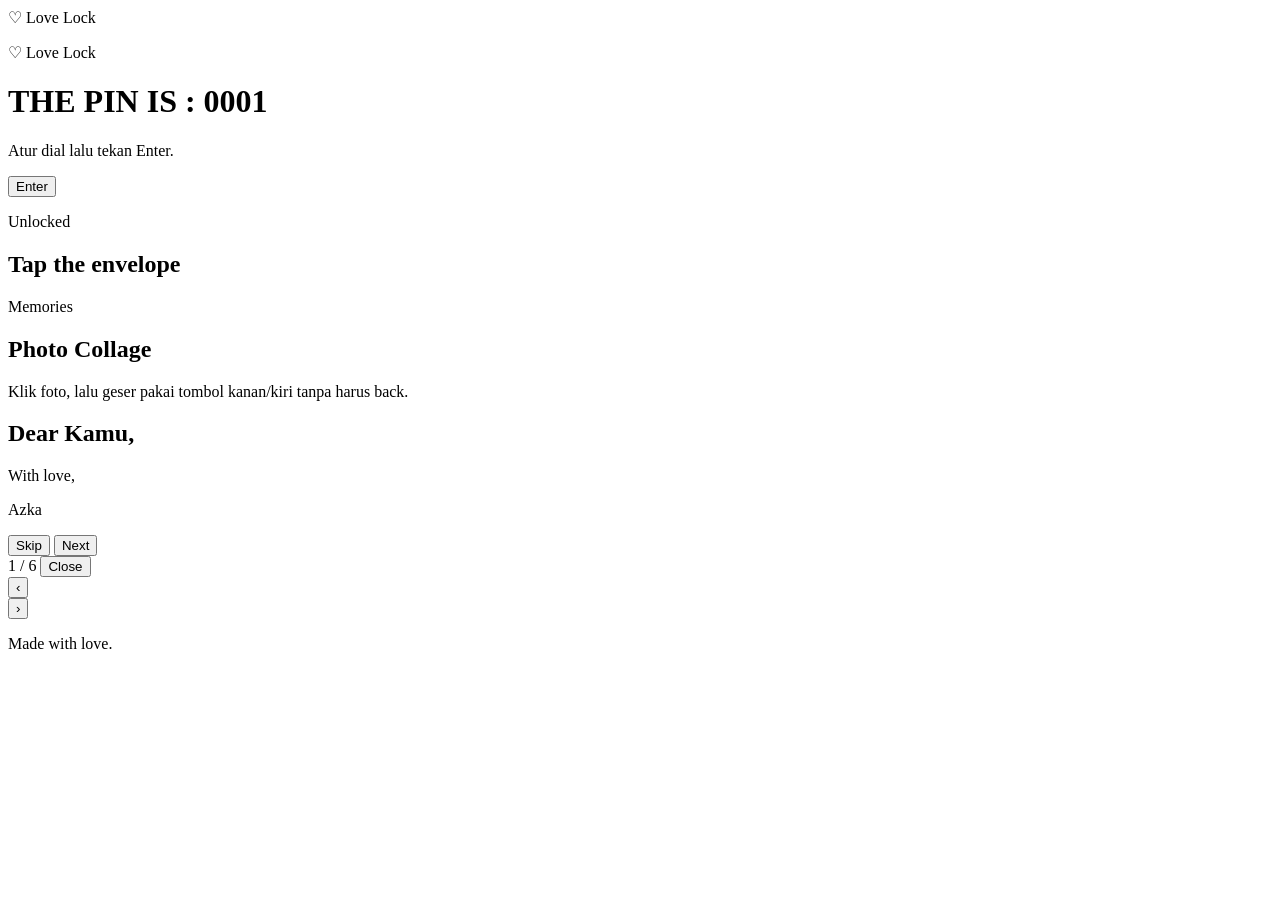
==== generate_1/index.html @ 22a9e0a3 "Create index.html" ====
<!DOCTYPE html>
<html lang="id">
<head>
  <meta charset="UTF-8" />
  <meta name="viewport" content="width=device-width, initial-scale=1.0" />
  <title>Love Lock</title>
  <link rel="stylesheet" href="style.css" />
</head>
<body>
  <div class="bg-blobs"><span class="b1"></span><span class="b2"></span><span class="b3"></span></div>
  <div id="flyingHearts" class="flying-hearts" aria-hidden="true"></div>

  <nav><div id="brandName" class="brand">♡ Love Lock</div></nav>

  <main class="wrap center">
    <p id="badgeText" class="lock-badge">♡ Love Lock</p>
    <h1 id="mainTitle" class="title">THE PIN IS : 0001</h1>
    <p id="status" class="status">Atur dial lalu tekan Enter.</p>

    <section id="lockStage" class="lock-stage">
      <div id="padlock" class="padlock" aria-label="Gembok hati">
        <div id="shackle" class="shackle"></div>
        <div id="heartLock" class="heart-lock">
          <span class="heart-core"></span>
          <span class="shine"></span>
          <span class="keyhole"></span>
        </div>
        <div class="inner">
          <div class="dials" id="dials"></div>
          <button id="unlock" class="primary enter">Enter</button>
        </div>
      </div>
    </section>

    <section id="envelopeStage" class="hidden">
      <p class="kicker">Unlocked</p>
      <h2 id="envelopeTitle" class="title small-title">Tap the envelope</h2>
      <div id="envelope" class="envelope" role="button" tabindex="0" aria-label="Buka amplop">
        <div class="paper-peek"></div>
        <div class="env-body"></div>
        <div class="env-top"></div>
      </div>
    </section>

    <section id="collage" class="collage hidden card">
      <p class="kicker">Memories</p>
      <h2 id="galleryTitle" class="title gallery-title">Photo Collage</h2>
      <p id="galleryDesc">Klik foto, lalu geser pakai tombol kanan/kiri tanpa harus back.</p>
      <div id="photoGrid" class="grid"></div>
    </section>
  </main>

  <div id="paperModal" class="paper-modal hidden">
    <article class="paper">
      <p class="date" id="date"></p>
      <h2 id="letterGreeting">Dear Kamu,</h2>
      <p id="typed" class="typed"></p>
      <p>With love,</p>
      <p id="signature" class="sig">Azka</p>
      <div class="row">
        <button id="skip" class="primary">Skip</button>
        <button id="next" class="primary hidden">Next</button>
      </div>
    </article>
  </div>

  <div id="lightbox" class="lightbox hidden">
    <div class="lightbox-card">
      <div class="lightbox-top">
        <span id="counter" class="counter">1 / 6</span>
        <button id="closeLightbox" class="close">Close</button>
      </div>
      <div class="slide-wrap">
        <button id="prevPhoto" class="nav-slide prev" aria-label="Foto sebelumnya">‹</button>
        <div id="bigPhoto" class="big-photo"></div>
        <button id="nextPhoto" class="nav-slide next" aria-label="Foto berikutnya">›</button>
      </div>
      <p id="bigCap" class="caption"></p>
    </div>
  </div>

  <footer id="footerText">Made with love.</footer>

  <script src="config.js"></script>
  <script src="script.js"></script>
</body>
</html>
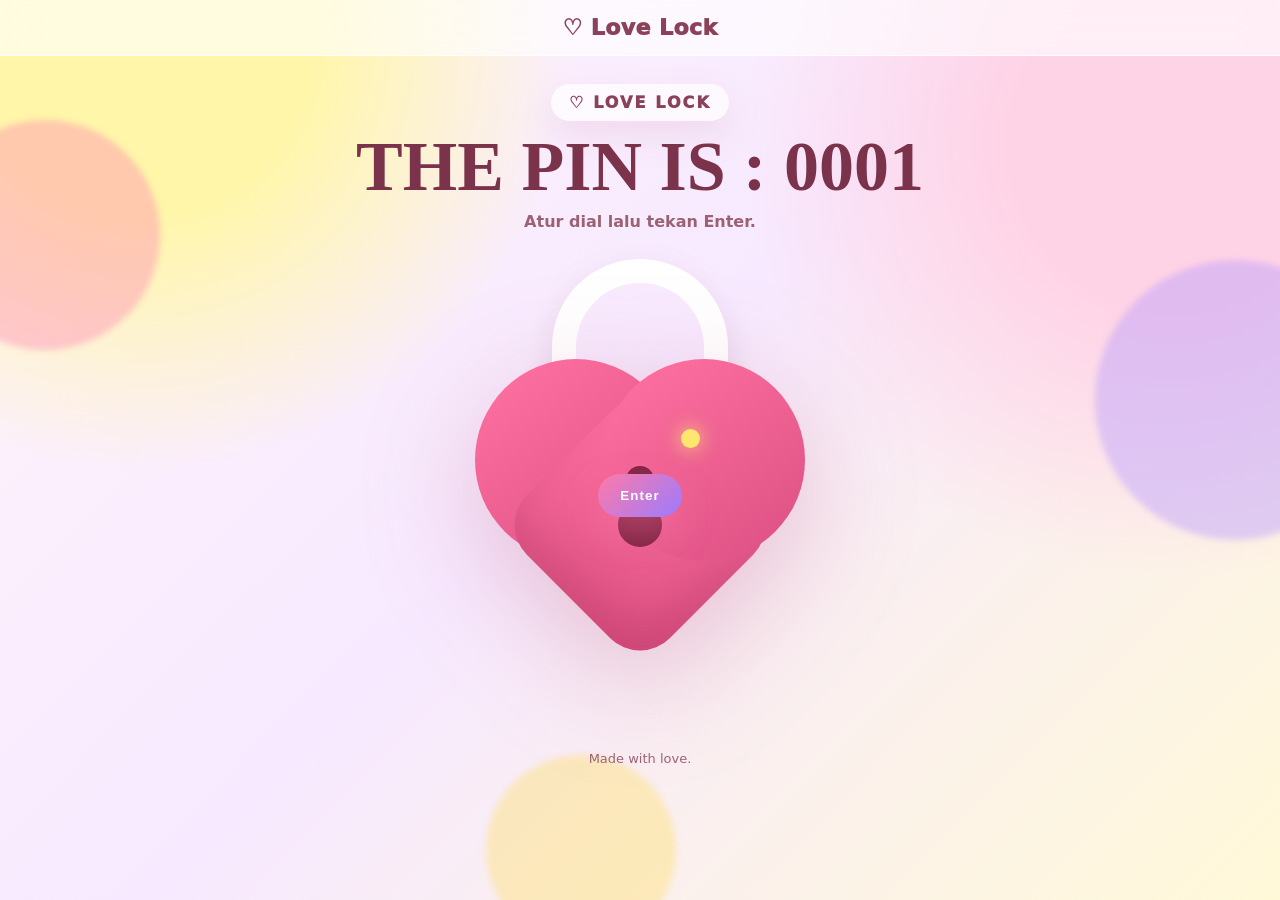
==== commit 785d1f82: "Update index.html" ====
--- a/generate_1/index.html
+++ b/generate_1/index.html
@@ -81,7 +81,7 @@
 
   <footer id="footerText">Made with love.</footer>
 
-  <script src="config.js"></script>
-  <script src="script.js"></script>
+  <script src="./config.js"></script>
+  <script src="./config.js"></script>
 </body>
 </html>
--- a/generate_1/style.css
+++ b/generate_1/style.css
@@ -0,0 +1,14 @@
+*{box-sizing:border-box;margin:0;padding:0}
+html{scroll-behavior:smooth}
+body{min-height:100vh;font-family:Inter,system-ui,Arial,sans-serif;color:#5c3040;background:radial-gradient(circle at 11% 5%,#fff6aa 0 12%,transparent 30%),radial-gradient(circle at 92% 16%,#ffd3e6 0 12%,transparent 31%),linear-gradient(135deg,#fff5fa,#f7e9ff 48%,#fff9d8);overflow-x:hidden}
+.bg-blobs span{position:fixed;border-radius:50%;filter:blur(3px);opacity:.42;animation:float 8s infinite alternate;z-index:-2}.b1{width:230px;height:230px;background:#ff8ab3;left:-70px;top:120px}.b2{width:280px;height:280px;background:#b69bff;right:-95px;top:260px;animation-delay:1s}.b3{width:190px;height:190px;background:#ffe070;left:38%;bottom:-45px;animation-delay:2s}@keyframes float{to{transform:translateY(-35px) scale(1.08)}}
+.flying-hearts{position:fixed;inset:0;pointer-events:none;overflow:hidden;z-index:-1}.fly-heart{position:absolute;bottom:-40px;color:#ff6f9f;font-size:var(--s);opacity:0;animation:heartFly var(--d) linear infinite;animation-delay:var(--delay);text-shadow:0 8px 20px #d8427044}@keyframes heartFly{0%{transform:translate3d(0,30px,0) rotate(0deg) scale(.8);opacity:0}10%{opacity:.75}100%{transform:translate3d(var(--x),-112vh,0) rotate(360deg) scale(1.25);opacity:0}}
+nav{position:sticky;top:0;z-index:20;display:flex;justify-content:center;align-items:center;padding:15px 7%;background:rgba(255,255,255,.62);backdrop-filter:blur(18px);border-bottom:1px solid rgba(255,255,255,.8)}
+.brand{font-weight:950;color:#8a4159;font-size:22px;letter-spacing:.02em}.wrap{width:min(980px,94%);margin:28px auto 80px}.center{text-align:center}.kicker{text-transform:uppercase;letter-spacing:.16em;font-size:12px;font-weight:900;color:#b27083}.title{font-family:Georgia,serif;font-size:clamp(34px,7vw,70px);line-height:1.02;margin:10px 0;color:#7b334b}.small-title{font-size:44px}.gallery-title{font-size:46px}.card{background:rgba(255,255,255,.76);border:1px solid rgba(255,255,255,.88);border-radius:34px;padding:28px;box-shadow:0 30px 70px #b0708a33}.hidden{display:none!important}.primary{border:0;border-radius:99px;padding:14px 22px;background:linear-gradient(135deg,#ff7aa8,#9b7bff);color:white;font-weight:900;letter-spacing:.08em;cursor:pointer;box-shadow:0 15px 35px #ff7aa866}.primary:hover{transform:translateY(-1px)}
+.lock-badge{display:inline-flex;align-items:center;gap:10px;padding:9px 18px;border-radius:999px;background:rgba(255,255,255,.7);box-shadow:0 14px 35px #bb6c8426;color:#8a4159;font-weight:950;letter-spacing:.13em;text-transform:uppercase}.status{font-weight:800;color:#9b6273;margin-bottom:6px}.lock-stage{display:grid;place-items:center;gap:16px;margin-top:20px}.padlock{position:relative;width:min(420px,92vw);height:390px;display:grid;place-items:center;overflow:visible;transition:.9s cubic-bezier(.2,.8,.2,1)}
+.shackle{position:absolute;top:8px;left:50%;transform:translateX(-50%);width:176px;height:158px;border:24px solid rgba(255,255,255,.96);border-bottom:0;border-radius:115px 115px 0 0;box-shadow:0 15px 35px #81465b22;z-index:1;transition:1s cubic-bezier(.18,.89,.32,1.28)}.heart-lock{position:absolute;left:50%;top:108px;transform:translateX(-50%);width:330px;height:250px;z-index:2;filter:drop-shadow(0 30px 55px #b23b6140);transition:.8s cubic-bezier(.2,.8,.2,1)}
+.heart-lock:before,.heart-lock:after{content:"";position:absolute;width:202px;height:202px;border-radius:50%;background:linear-gradient(145deg,#ff72a2,#dc4f82);top:0}.heart-lock:before{left:0}.heart-lock:after{right:0}.heart-core{position:absolute;left:64px;top:65px;width:202px;height:202px;background:linear-gradient(145deg,#ff72a2,#dc4f82);transform:rotate(45deg);border-radius:42px;box-shadow:inset -18px -22px 40px #8d234333}.shine{position:absolute;right:105px;top:70px;width:19px;height:19px;border-radius:50%;background:#ffe66f;box-shadow:0 0 20px #ffe66f;z-index:3}.keyhole{position:absolute;left:50%;top:107px;transform:translateX(-50%);z-index:6;width:28px;height:28px;border-radius:50%;background:#7f2341;box-shadow:0 45px 0 8px #7f2341}.inner{position:absolute;z-index:7;top:205px;left:50%;transform:translateX(-50%);text-align:center;width:100%}.dials{display:flex;gap:11px;justify-content:center}.dial{background:#fff;border-radius:20px;padding:8px;box-shadow:inset 0 0 0 2px #ffd1df,0 8px 18px #88324d22}.dial button{display:block;border:0;background:#ffe5ee;border-radius:12px;width:48px;height:33px;font-size:20px;color:#9a3f5b;font-weight:900;cursor:pointer}.digit{display:block;font-size:35px;font-weight:950;color:#733047;padding:7px}.enter{margin-top:18px}
+.shake{animation:shake .28s}@keyframes shake{25%{transform:translateX(-8px)}50%{transform:translateX(8px)}75%{transform:translateX(-6px)}}.padlock.unlocked .shackle{transform:translate(-34%,-38px) rotate(-28deg);opacity:.95}.padlock.unlocked .heart-lock{transform:translateX(-50%) scale(1.03);filter:drop-shadow(0 36px 66px #b23b6160)}.padlock.unlocked .inner{animation:fadeDown .55s forwards}.padlock.unlocked:after{content:"♡";position:absolute;z-index:9;color:#fff;font-size:80px;animation:popLove .8s ease both}@keyframes fadeDown{to{opacity:0;transform:translate(-50%,18px);pointer-events:none}}@keyframes popLove{0%{transform:scale(.1);opacity:0}55%{transform:scale(1.18);opacity:1}100%{transform:scale(1);opacity:0}}
+.envelope{margin:38px auto 0;width:min(620px,92vw);height:430px;position:relative;cursor:pointer;filter:drop-shadow(0 34px 46px #8b526833);perspective:1000px}.paper-peek{position:absolute;left:50%;bottom:96px;transform:translateX(-50%);width:70%;height:230px;border-radius:20px;background:linear-gradient(180deg,#fffaf0,#fff4dc);transition:1s cubic-bezier(.2,.8,.2,1);z-index:1;box-shadow:0 18px 30px #8b52681c}.paper-peek:before{content:"";position:absolute;inset:22px 28px auto;height:8px;border-radius:99px;background:#f5d6df;box-shadow:0 28px 0 #f7e0e6,0 56px 0 #f7e0e6;opacity:0}.env-body{position:absolute;left:0;right:0;bottom:0;height:290px;background:linear-gradient(135deg,#fff,#ffe0eb);border-radius:0 0 34px 34px;z-index:3;overflow:hidden;box-shadow:inset 0 -20px 45px #f3a7bf33}.env-body:before,.env-body:after{content:"";position:absolute;bottom:0;width:0;height:0;border-bottom:178px solid #ffeaf1;z-index:4}.env-body:before{left:0;border-right:310px solid transparent}.env-body:after{right:0;border-left:310px solid transparent}.env-top{position:absolute;left:0;right:0;top:140px;margin:auto;width:0;height:0;border-left:min(310px,46vw) solid transparent;border-right:min(310px,46vw) solid transparent;border-top:190px solid #ffb7d1;transform-origin:top center;transition:.9s cubic-bezier(.2,.8,.2,1);z-index:5;filter:drop-shadow(0 10px 10px #b7647c25)}.envelope.open .env-top{transform:rotateX(180deg);z-index:2}.envelope.open .paper-peek{bottom:178px;z-index:6;transform:translateX(-50%) scale(1.03)}.envelope.open .paper-peek:before{opacity:1}
+.paper-modal{position:fixed;inset:0;z-index:60;display:grid;place-items:center;background:rgba(82,42,58,.36);backdrop-filter:blur(10px);padding:18px}.paper{width:min(730px,94vw);max-height:90vh;overflow:auto;background:#fffaf0;border-radius:26px;padding:38px 30px;border:1px solid #ffdfc7;box-shadow:0 28px 70px #77425755;position:relative}.paper h2{font-family:Georgia,serif;color:#74324a;font-size:38px}.date{text-align:right;color:#a77770;font-weight:800}.typed{white-space:pre-wrap;margin:22px 0;font-size:18px;line-height:1.75;color:#67404b}.sig{font-family:Georgia,serif;font-size:33px;color:#8f3f5b}.row{display:flex;gap:12px;flex-wrap:wrap;margin-top:20px}.collage{margin-top:32px}.grid{display:grid;grid-template-columns:repeat(auto-fit,minmax(170px,1fr));gap:22px;margin-top:23px}.polaroid{background:white;padding:12px 12px 40px;border-radius:8px;box-shadow:0 18px 35px #6e3d5029;transform:rotate(var(--r));cursor:pointer;transition:.25s}.polaroid:hover{transform:rotate(0) translateY(-8px)}.photo{height:185px;border-radius:6px;background:linear-gradient(135deg,#ffd1e0,#fff0a8,#b9a8ff);display:grid;place-items:center;font-size:48px;overflow:hidden}.photo img{width:100%;height:100%;object-fit:cover}.caption{text-align:center;margin-top:12px;font-family:Georgia,serif;color:#7d3a50}.lightbox{position:fixed;inset:0;background:#2b1820dd;z-index:70;display:grid;place-items:center;padding:18px}.lightbox-card{width:min(700px,96vw);background:white;border-radius:26px;padding:16px;text-align:center;box-shadow:0 30px 80px #0006}.lightbox-top{display:flex;justify-content:space-between;align-items:center;gap:10px;margin-bottom:12px}.slide-wrap{display:grid;grid-template-columns:auto 1fr auto;gap:10px;align-items:center}.nav-slide{width:46px;height:46px;border:0;border-radius:999px;background:#ffe5ee;color:#8a4159;font-size:30px;font-weight:950;cursor:pointer}.big-photo{height:min(62vh,460px);border-radius:18px;background:linear-gradient(135deg,#ffd1e0,#fff0a8,#b9a8ff);display:grid;place-items:center;font-size:82px;overflow:hidden}.big-photo img{width:100%;height:100%;object-fit:cover}.close{background:#fff0f5;border:0;border-radius:99px;padding:12px 18px;font-weight:900;color:#824157;cursor:pointer}.counter{font-size:12px;font-weight:900;letter-spacing:.12em;text-transform:uppercase;color:#b27083}footer{text-align:center;padding:30px;color:#9a6676;font-size:13px}
+@media(max-width:560px){.wrap{margin-top:22px}.title{font-size:clamp(32px,12vw,46px)}.padlock{height:350px}.heart-lock{width:300px;height:225px;top:92px}.heart-lock:before,.heart-lock:after{width:184px;height:184px}.heart-core{left:58px;top:60px;width:184px;height:184px}.inner{top:180px}.dials{gap:7px}.dial{padding:7px}.dial button{width:40px;height:31px}.digit{font-size:29px}.shackle{width:142px;height:128px;border-width:18px}.shine{right:96px;top:62px}.keyhole{top:95px}.envelope{height:360px}.paper-peek{height:190px;bottom:82px}.env-body{height:242px}.env-top{top:118px;border-top-width:158px}.envelope.open .paper-peek{bottom:150px}.paper{padding:28px 20px}.typed{font-size:16px}.slide-wrap{grid-template-columns:1fr}.nav-slide{position:fixed;top:50%;z-index:2}.nav-slide.prev{left:12px}.nav-slide.next{right:12px}.big-photo{height:56vh}}
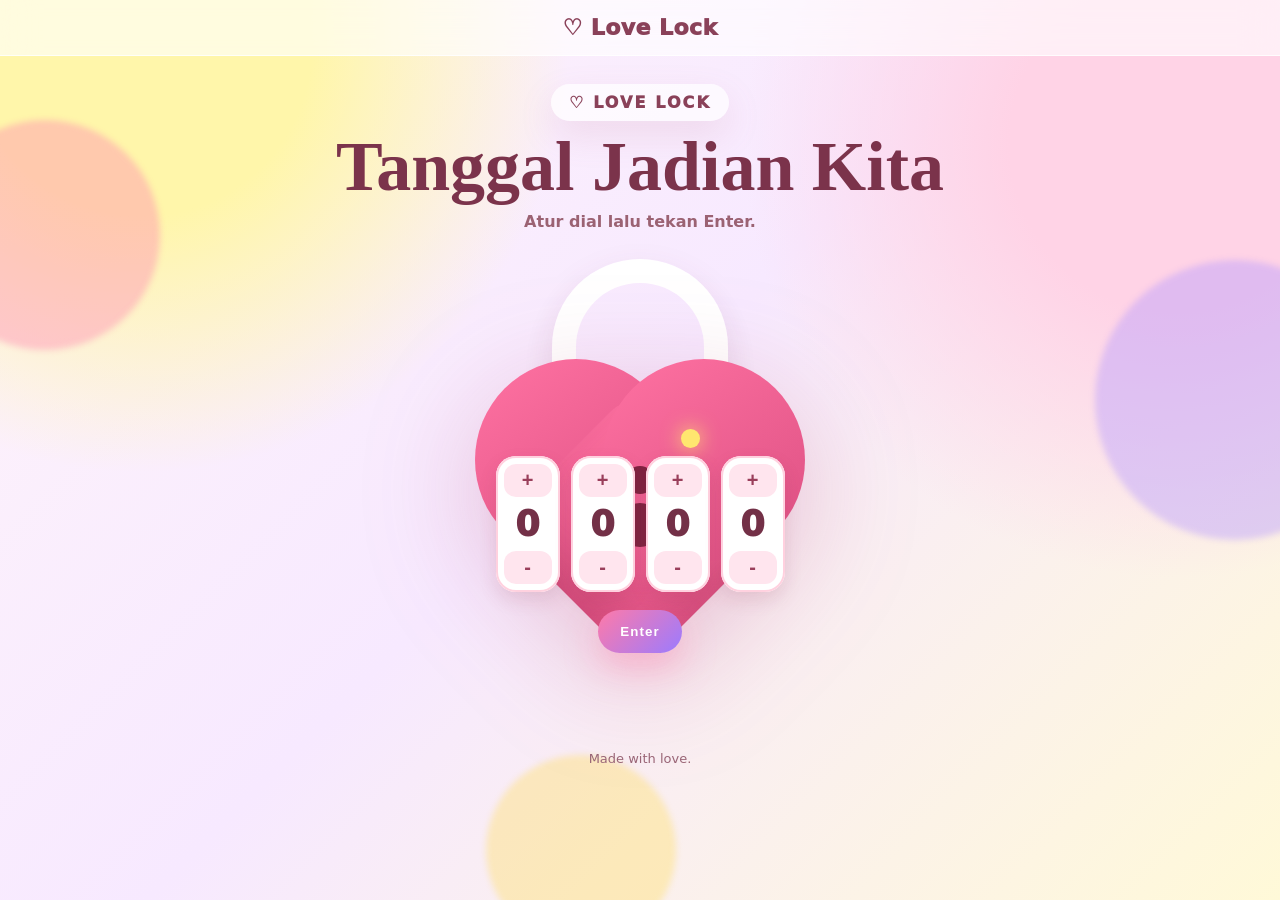
==== commit e509086e: "Update index.html" ====
--- a/generate_1/index.html
+++ b/generate_1/index.html
@@ -82,6 +82,6 @@
   <footer id="footerText">Made with love.</footer>
 
   <script src="./config.js"></script>
-  <script src="./config.js"></script>
+  <script src="./script.js"></script>
 </body>
 </html>
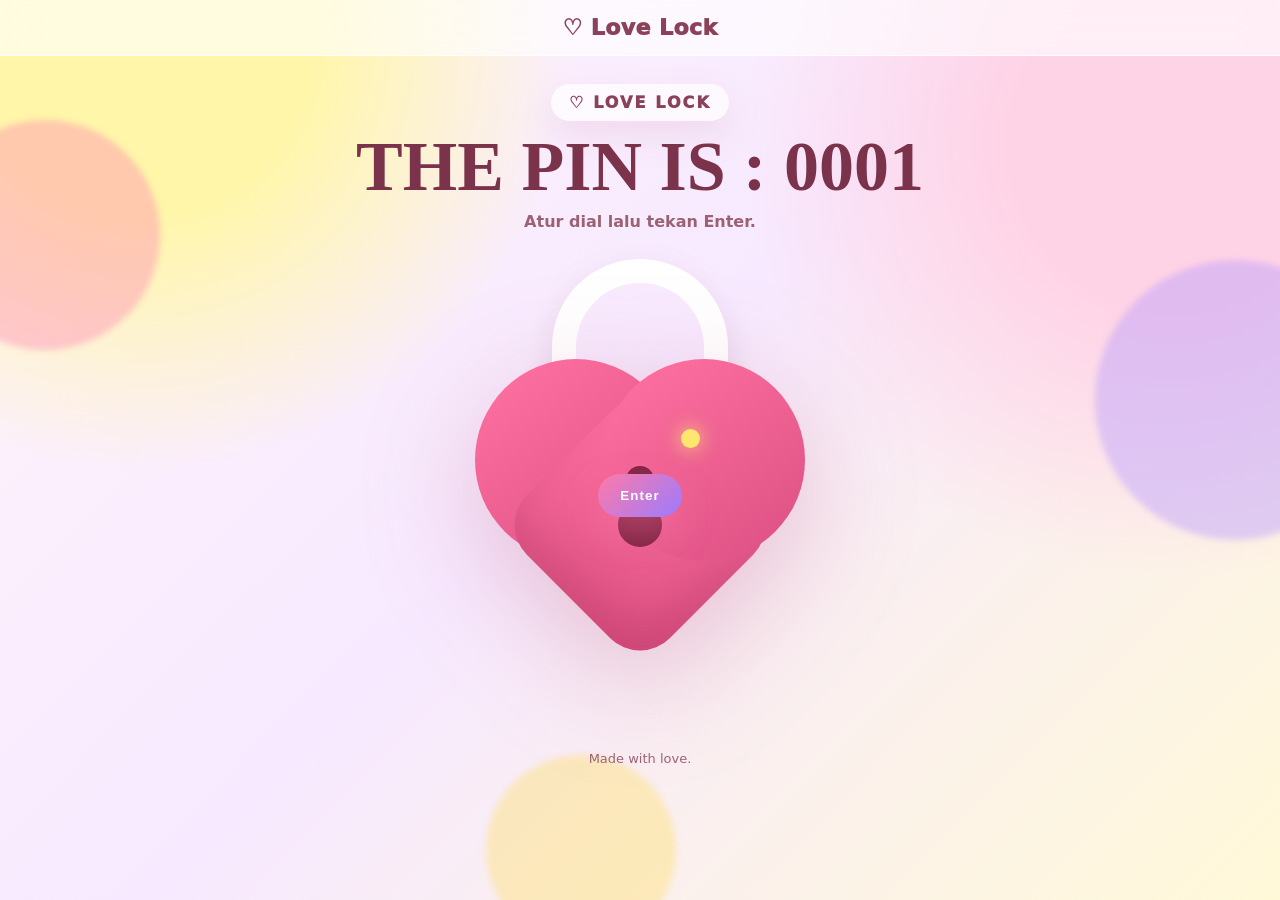
==== commit 22d31d76: "Update index.html" ====
--- a/generate_1/index.html
+++ b/generate_1/index.html
@@ -81,7 +81,7 @@
 
   <footer id="footerText">Made with love.</footer>
 
-  <script src="./config.js"></script>
-  <script src="./script.js"></script>
+  <script src="generate_1/config.js"></script>
+  <script src="generate_1/script.js"></script>
 </body>
 </html>
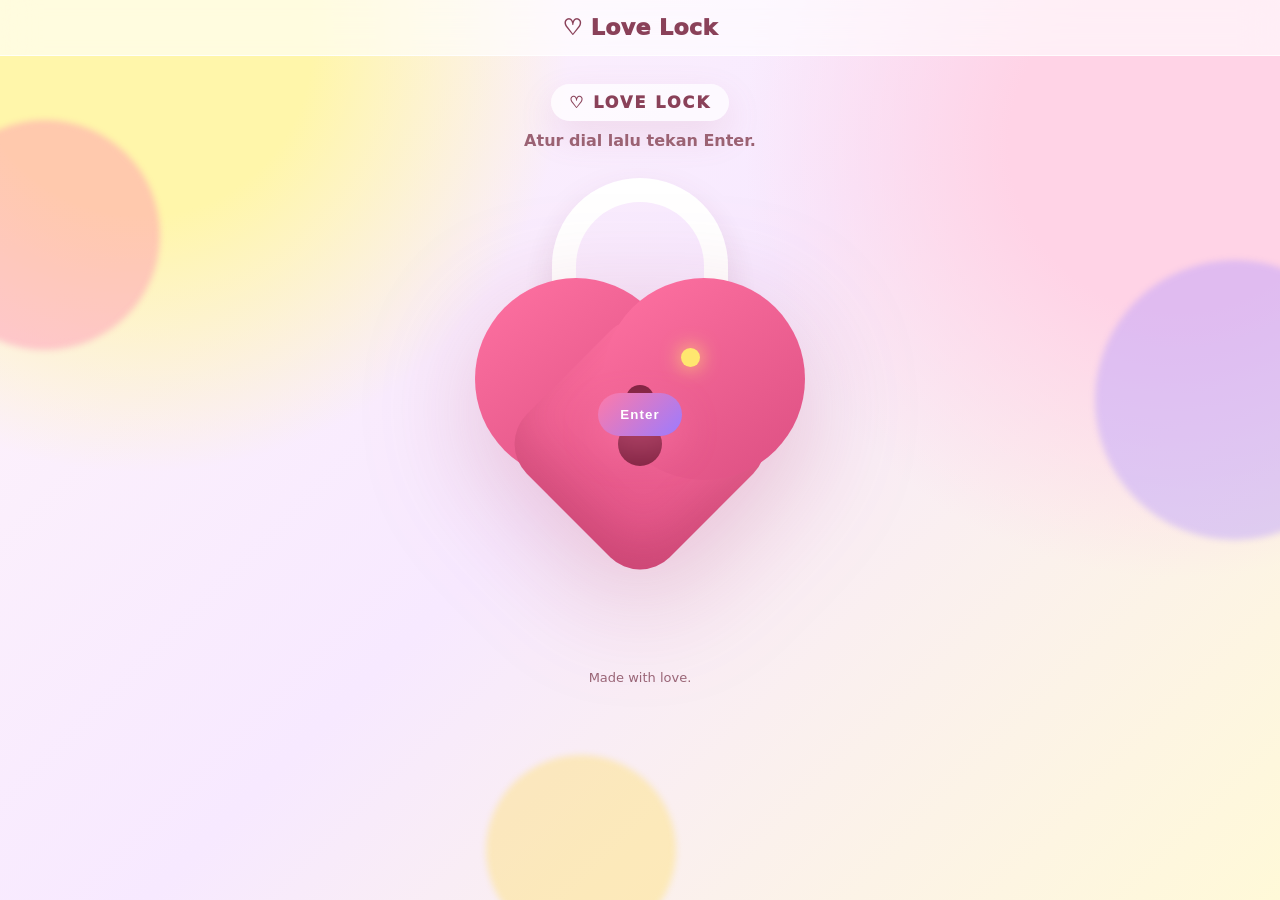
==== commit 5a24879b: "Update index.html" ====
--- a/generate_1/index.html
+++ b/generate_1/index.html
@@ -14,7 +14,7 @@
 
   <main class="wrap center">
     <p id="badgeText" class="lock-badge">♡ Love Lock</p>
-    <h1 id="mainTitle" class="title">THE PIN IS : 0001</h1>
+    <h1 id="mainTitle" class="title"> </h1>
     <p id="status" class="status">Atur dial lalu tekan Enter.</p>
 
     <section id="lockStage" class="lock-stage">
